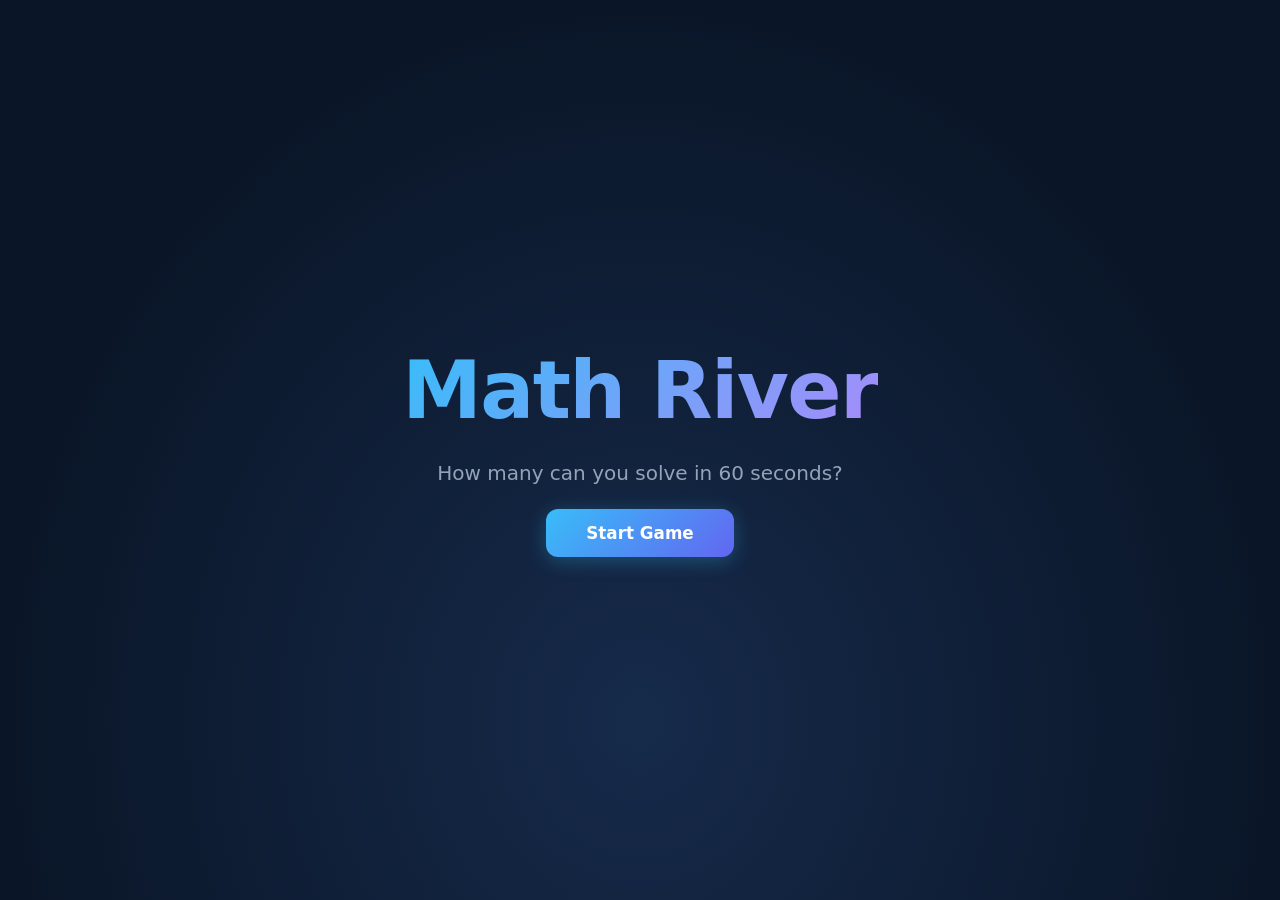
==== MathRiver/index.html @ 5c345527 "chore: initialize Math River game" ====
<!DOCTYPE html>
<html lang="en">
<head>
  <meta charset="UTF-8">
  <meta name="viewport" content="width=device-width, initial-scale=1.0">
  <meta name="description" content="Math River — A fast-paced browser math game. Click floating numbers to solve equations before time runs out!">
  <title>Math River — Solve Equations, Beat the Clock</title>
  <link rel="stylesheet" href="style.css">
</head>
<body>

  <!-- ===== Start Screen ===== -->
  <div id="start-screen" class="screen active">
    <h1 class="game-title">Math River</h1>
    <p class="tagline">How many can you solve in 60 seconds?</p>
    <button id="start-btn" class="btn btn-primary">Start Game</button>
  </div>

  <!-- ===== Game Screen ===== -->
  <div id="game-screen" class="screen">

    <!-- HUD (heads-up display) -->
    <header id="hud">
      <div class="hud-item">
        <span class="hud-label">Score</span>
        <span id="score-display" class="hud-value">0</span>
      </div>
      <div class="hud-item">
        <span class="hud-label">Time</span>
        <span id="timer-display" class="hud-value">60</span>
      </div>
      <div class="hud-item">
        <span class="hud-label">Combo</span>
        <span id="combo-display" class="hud-value">0</span>
      </div>
    </header>

    <!-- Target equation -->
    <div id="equation-bar">
      <span id="equation-text">_ + _ = ?</span>
    </div>

    <!-- River / game area where numbers float -->
    <div id="river">
      <!-- Floating number elements are injected here by script.js -->
    </div>

  </div>

  <!-- ===== Game Over Screen ===== -->
  <div id="gameover-screen" class="screen">
    <h2 class="gameover-title">Game Over</h2>
    <div id="final-stats">
      <p>Score: <span id="final-score">0</span></p>
      <p>Solved: <span id="final-solved">0</span></p>
      <p>Accuracy: <span id="final-accuracy">0%</span></p>
      <p>Best Combo: <span id="final-combo">0</span></p>
    </div>
    <button id="play-again-btn" class="btn btn-primary">Play Again</button>
    <button id="menu-btn" class="btn btn-secondary">Main Menu</button>
  </div>

  <script src="script.js"></script>
</body>
</html>
---- MathRiver/style.css ----
/* ========================================================
   Math River — Base Styles (Commit 1: Project Setup)
   ======================================================== */

/* ---------- CSS Custom Properties (Design Tokens) ---------- */
:root {
  /* Color palette */
  --color-bg:         #0a1628;
  --color-surface:    #111d33;
  --color-river:      #0d2847;
  --color-primary:    #38bdf8;   /* sky-400 */
  --color-accent:     #a78bfa;   /* violet-400 */
  --color-success:    #34d399;   /* emerald-400 */
  --color-danger:     #f87171;   /* red-400 */
  --color-text:       #e2e8f0;
  --color-text-muted: #94a3b8;

  /* Typography */
  --font-main:  'Inter', 'Segoe UI', system-ui, sans-serif;
  --font-mono:  'Fira Code', 'Cascadia Code', monospace;

  /* Spacing & Sizing */
  --hud-height: 56px;
  --equation-height: 72px;

  /* Transitions */
  --ease-out-expo: cubic-bezier(0.16, 1, 0.3, 1);
}

/* ---------- Reset & Base ---------- */
*, *::before, *::after {
  box-sizing: border-box;
  margin: 0;
  padding: 0;
}

html, body {
  height: 100%;
  overflow: hidden;
  font-family: var(--font-main);
  background: var(--color-bg);
  color: var(--color-text);
  -webkit-font-smoothing: antialiased;
}

/* ---------- Screen Management ---------- */
.screen {
  display: none;
  flex-direction: column;
  align-items: center;
  justify-content: center;
  height: 100%;
  width: 100%;
  position: absolute;
  top: 0;
  left: 0;
}

.screen.active {
  display: flex;
}

/* ---------- Start Screen ---------- */
#start-screen {
  gap: 24px;
  background: radial-gradient(ellipse at 50% 80%, #162a4a 0%, var(--color-bg) 70%);
}

.game-title {
  font-size: clamp(2.5rem, 8vw, 5rem);
  font-weight: 800;
  letter-spacing: -0.02em;
  background: linear-gradient(135deg, var(--color-primary), var(--color-accent));
  -webkit-background-clip: text;
  background-clip: text;
  -webkit-text-fill-color: transparent;
  text-shadow: none;
}

.tagline {
  font-size: clamp(1rem, 2.5vw, 1.25rem);
  color: var(--color-text-muted);
}

/* ---------- Buttons ---------- */
.btn {
  font-family: var(--font-main);
  font-size: 1.05rem;
  font-weight: 600;
  padding: 14px 40px;
  border: none;
  border-radius: 12px;
  cursor: pointer;
  transition: transform 0.15s var(--ease-out-expo),
              box-shadow 0.15s var(--ease-out-expo);
  outline-offset: 3px;
}

.btn:focus-visible {
  outline: 2px solid var(--color-primary);
}

.btn:active {
  transform: scale(0.97);
}

.btn-primary {
  background: linear-gradient(135deg, var(--color-primary), #6366f1);
  color: #fff;
  box-shadow: 0 4px 20px rgba(56, 189, 248, 0.3);
}

.btn-primary:hover {
  box-shadow: 0 6px 28px rgba(56, 189, 248, 0.45);
  transform: translateY(-2px);
}

.btn-secondary {
  background: var(--color-surface);
  color: var(--color-text-muted);
  border: 1px solid rgba(255, 255, 255, 0.08);
}

.btn-secondary:hover {
  background: #1a2944;
  color: var(--color-text);
}

/* ---------- HUD ---------- */
#hud {
  display: flex;
  justify-content: space-around;
  align-items: center;
  width: 100%;
  height: var(--hud-height);
  padding: 0 16px;
  background: rgba(10, 22, 40, 0.85);
  backdrop-filter: blur(8px);
  border-bottom: 1px solid rgba(255, 255, 255, 0.06);
}

.hud-item {
  display: flex;
  flex-direction: column;
  align-items: center;
  gap: 2px;
}

.hud-label {
  font-size: 0.7rem;
  text-transform: uppercase;
  letter-spacing: 0.08em;
  color: var(--color-text-muted);
}

.hud-value {
  font-size: 1.25rem;
  font-weight: 700;
  font-variant-numeric: tabular-nums;
}

/* ---------- Equation Bar ---------- */
#equation-bar {
  display: flex;
  justify-content: center;
  align-items: center;
  width: 100%;
  height: var(--equation-height);
  background: var(--color-surface);
  border-bottom: 1px solid rgba(255, 255, 255, 0.06);
}

#equation-text {
  font-size: clamp(1.5rem, 5vw, 2.25rem);
  font-weight: 700;
  letter-spacing: 0.04em;
  color: var(--color-primary);
}

/* ---------- River (Game Area) ---------- */
#river {
  position: relative;
  flex: 1;
  width: 100%;
  overflow: hidden;
  background: linear-gradient(180deg, var(--color-river) 0%, #081a30 100%);
}

/* ---------- Game Over Screen ---------- */
#gameover-screen {
  gap: 20px;
  background: rgba(10, 22, 40, 0.92);
  backdrop-filter: blur(12px);
}

.gameover-title {
  font-size: clamp(2rem, 6vw, 3rem);
  font-weight: 800;
  color: var(--color-danger);
}

#final-stats {
  display: flex;
  flex-direction: column;
  gap: 8px;
  font-size: 1.15rem;
  text-align: center;
}

#final-stats span {
  font-weight: 700;
  color: var(--color-primary);
}

/* ---------- Utility ---------- */
@media (max-width: 480px) {
  .btn {
    padding: 12px 32px;
    font-size: 0.95rem;
  }
}
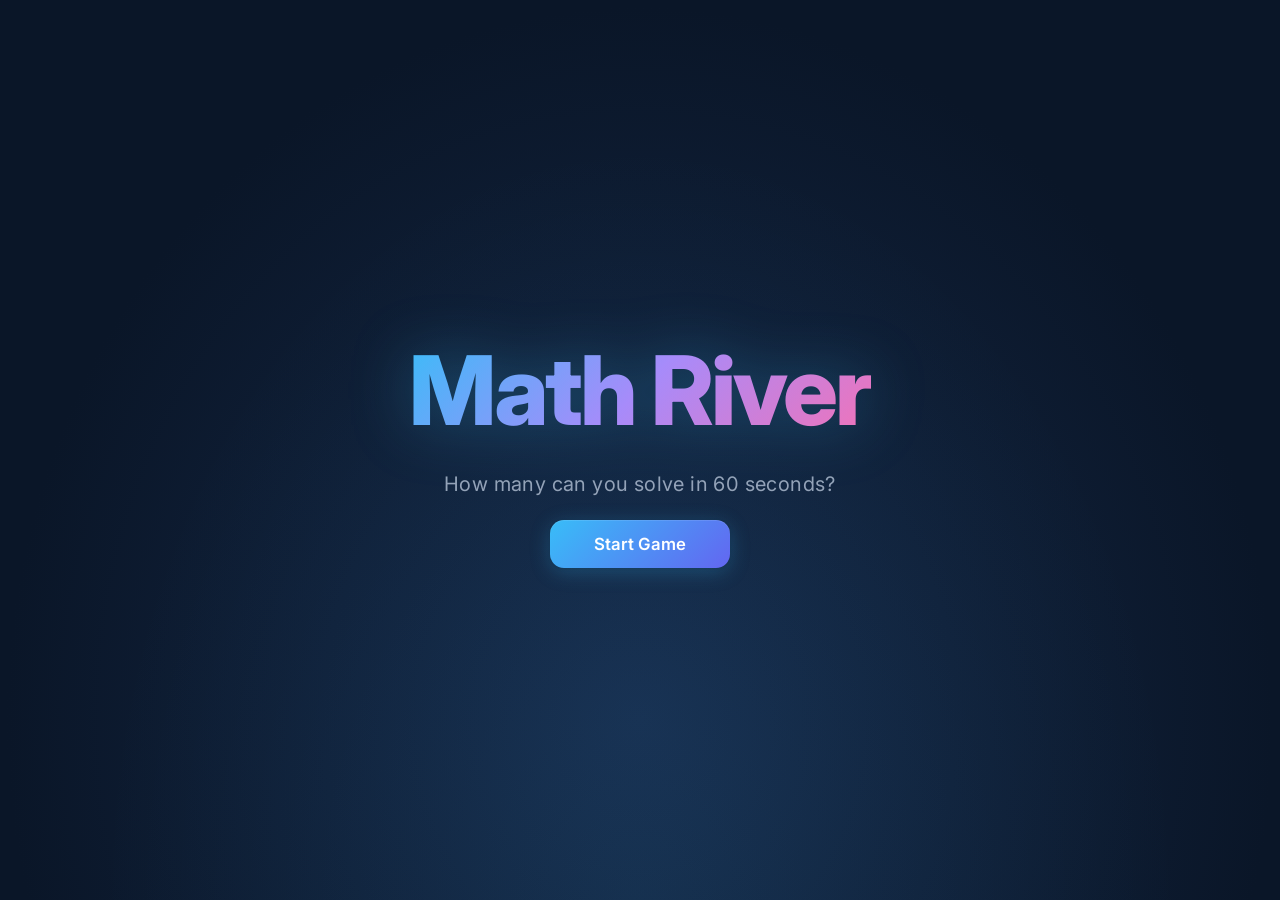
==== commit 89023780: "feat: add sound toggle and improve mobile support" ====
--- a/MathRiver/index.html
+++ b/MathRiver/index.html
@@ -2,8 +2,9 @@
 <html lang="en">
 <head>
   <meta charset="UTF-8">
-  <meta name="viewport" content="width=device-width, initial-scale=1.0">
+  <meta name="viewport" content="width=device-width, initial-scale=1.0, maximum-scale=1.0, user-scalable=no">
   <meta name="description" content="Math River — A fast-paced browser math game. Click floating numbers to solve equations before time runs out!">
+  <meta name="theme-color" content="#0a1628">
   <title>Math River — Solve Equations, Beat the Clock</title>
   <link rel="stylesheet" href="style.css">
 </head>
@@ -33,6 +34,7 @@
         <span class="hud-label">Combo</span>
         <span id="combo-display" class="hud-value">0</span>
       </div>
+      <button id="sound-toggle" class="hud-sound-btn" aria-label="Toggle sound" title="Toggle sound">🔊</button>
     </header>
 
     <!-- Target equation -->
--- a/MathRiver/style.css
+++ b/MathRiver/style.css
@@ -1,33 +1,34 @@
 /* ========================================================
-   Math River — Base Styles (Commit 1: Project Setup)
+   Math River — Complete Stylesheet
    ======================================================== */
 
-/* ---------- CSS Custom Properties (Design Tokens) ---------- */
+/* ---------- Google Font ---------- */
+@import url('https://fonts.googleapis.com/css2?family=Inter:wght@400;600;700;800&display=swap');
+
+/* ---------- CSS Custom Properties ---------- */
 :root {
-  /* Color palette */
   --color-bg:         #0a1628;
   --color-surface:    #111d33;
   --color-river:      #0d2847;
-  --color-primary:    #38bdf8;   /* sky-400 */
-  --color-accent:     #a78bfa;   /* violet-400 */
-  --color-success:    #34d399;   /* emerald-400 */
-  --color-danger:     #f87171;   /* red-400 */
+  --color-primary:    #38bdf8;
+  --color-accent:     #a78bfa;
+  --color-success:    #34d399;
+  --color-danger:     #f87171;
+  --color-warning:    #fbbf24;
   --color-text:       #e2e8f0;
   --color-text-muted: #94a3b8;
 
-  /* Typography */
-  --font-main:  'Inter', 'Segoe UI', system-ui, sans-serif;
-  --font-mono:  'Fira Code', 'Cascadia Code', monospace;
-
-  /* Spacing & Sizing */
+  --font-main: 'Inter', 'Segoe UI', system-ui, sans-serif;
+
   --hud-height: 56px;
   --equation-height: 72px;
-
-  /* Transitions */
+  --floater-size: 56px;
+
   --ease-out-expo: cubic-bezier(0.16, 1, 0.3, 1);
-}
-
-/* ---------- Reset & Base ---------- */
+  --ease-spring:   cubic-bezier(0.34, 1.56, 0.64, 1);
+}
+
+/* ---------- Reset ---------- */
 *, *::before, *::after {
   box-sizing: border-box;
   margin: 0;
@@ -41,6 +42,8 @@
   background: var(--color-bg);
   color: var(--color-text);
   -webkit-font-smoothing: antialiased;
+  user-select: none;
+  -webkit-user-select: none;
 }
 
 /* ---------- Screen Management ---------- */
@@ -58,28 +61,45 @@
 
 .screen.active {
   display: flex;
-}
-
-/* ---------- Start Screen ---------- */
+  animation: fadeIn 0.4s var(--ease-out-expo);
+}
+
+@keyframes fadeIn {
+  from { opacity: 0; transform: scale(0.97); }
+  to   { opacity: 1; transform: scale(1); }
+}
+
+/* =============================================
+   START SCREEN
+   ============================================= */
 #start-screen {
   gap: 24px;
-  background: radial-gradient(ellipse at 50% 80%, #162a4a 0%, var(--color-bg) 70%);
+  background:
+    radial-gradient(ellipse at 50% 100%, rgba(56, 189, 248, 0.08) 0%, transparent 60%),
+    radial-gradient(ellipse at 50% 80%, #162a4a 0%, var(--color-bg) 70%);
 }
 
 .game-title {
-  font-size: clamp(2.5rem, 8vw, 5rem);
+  font-size: clamp(3rem, 10vw, 6rem);
   font-weight: 800;
-  letter-spacing: -0.02em;
-  background: linear-gradient(135deg, var(--color-primary), var(--color-accent));
+  letter-spacing: -0.03em;
+  background: linear-gradient(135deg, var(--color-primary) 0%, var(--color-accent) 50%, #f472b6 100%);
   -webkit-background-clip: text;
   background-clip: text;
   -webkit-text-fill-color: transparent;
-  text-shadow: none;
+  animation: titlePulse 3s ease-in-out infinite alternate;
+  filter: drop-shadow(0 0 30px rgba(56, 189, 248, 0.3));
+}
+
+@keyframes titlePulse {
+  0%   { filter: drop-shadow(0 0 20px rgba(56, 189, 248, 0.2)); }
+  100% { filter: drop-shadow(0 0 40px rgba(167, 139, 250, 0.35)); }
 }
 
 .tagline {
   font-size: clamp(1rem, 2.5vw, 1.25rem);
   color: var(--color-text-muted);
+  letter-spacing: 0.02em;
 }
 
 /* ---------- Buttons ---------- */
@@ -87,13 +107,29 @@
   font-family: var(--font-main);
   font-size: 1.05rem;
   font-weight: 600;
-  padding: 14px 40px;
+  padding: 14px 44px;
   border: none;
-  border-radius: 12px;
+  border-radius: 14px;
   cursor: pointer;
-  transition: transform 0.15s var(--ease-out-expo),
-              box-shadow 0.15s var(--ease-out-expo);
+  transition:
+    transform 0.2s var(--ease-spring),
+    box-shadow 0.2s var(--ease-out-expo),
+    background 0.2s;
   outline-offset: 3px;
+  position: relative;
+  overflow: hidden;
+}
+
+.btn::after {
+  content: '';
+  position: absolute;
+  inset: 0;
+  background: rgba(255, 255, 255, 0);
+  transition: background 0.2s;
+}
+
+.btn:hover::after {
+  background: rgba(255, 255, 255, 0.05);
 }
 
 .btn:focus-visible {
@@ -101,17 +137,23 @@
 }
 
 .btn:active {
-  transform: scale(0.97);
+  transform: scale(0.95);
 }
 
 .btn-primary {
   background: linear-gradient(135deg, var(--color-primary), #6366f1);
   color: #fff;
-  box-shadow: 0 4px 20px rgba(56, 189, 248, 0.3);
+  box-shadow:
+    0 4px 20px rgba(56, 189, 248, 0.25),
+    0 1px 3px rgba(0, 0, 0, 0.2),
+    inset 0 1px 0 rgba(255, 255, 255, 0.1);
 }
 
 .btn-primary:hover {
-  box-shadow: 0 6px 28px rgba(56, 189, 248, 0.45);
+  box-shadow:
+    0 8px 32px rgba(56, 189, 248, 0.4),
+    0 2px 6px rgba(0, 0, 0, 0.2),
+    inset 0 1px 0 rgba(255, 255, 255, 0.15);
   transform: translateY(-2px);
 }
 
@@ -124,9 +166,12 @@
 .btn-secondary:hover {
   background: #1a2944;
   color: var(--color-text);
-}
-
-/* ---------- HUD ---------- */
+  transform: translateY(-1px);
+}
+
+/* =============================================
+   HUD (Heads-Up Display)
+   ============================================= */
 #hud {
   display: flex;
   justify-content: space-around;
@@ -134,9 +179,11 @@
   width: 100%;
   height: var(--hud-height);
   padding: 0 16px;
-  background: rgba(10, 22, 40, 0.85);
-  backdrop-filter: blur(8px);
-  border-bottom: 1px solid rgba(255, 255, 255, 0.06);
+  background: rgba(10, 22, 40, 0.88);
+  backdrop-filter: blur(12px);
+  -webkit-backdrop-filter: blur(12px);
+  border-bottom: 1px solid rgba(56, 189, 248, 0.1);
+  z-index: 10;
 }
 
 .hud-item {
@@ -147,64 +194,302 @@
 }
 
 .hud-label {
-  font-size: 0.7rem;
+  font-size: 0.65rem;
   text-transform: uppercase;
-  letter-spacing: 0.08em;
+  letter-spacing: 0.1em;
   color: var(--color-text-muted);
 }
 
 .hud-value {
-  font-size: 1.25rem;
+  font-size: 1.3rem;
   font-weight: 700;
   font-variant-numeric: tabular-nums;
-}
-
-/* ---------- Equation Bar ---------- */
+  color: var(--color-text);
+  transition: color 0.3s, transform 0.2s var(--ease-spring);
+}
+
+.hud-sound-btn {
+  background: none;
+  border: none;
+  font-size: 1.2rem;
+  cursor: pointer;
+  padding: 6px;
+  border-radius: 8px;
+  transition: background 0.2s, transform 0.15s var(--ease-spring);
+  line-height: 1;
+  -webkit-tap-highlight-color: transparent;
+}
+
+.hud-sound-btn:hover {
+  background: rgba(255, 255, 255, 0.08);
+  transform: scale(1.1);
+}
+
+.hud-sound-btn:focus-visible {
+  outline: 2px solid var(--color-primary);
+  outline-offset: 2px;
+}
+
+.timer-low {
+  color: var(--color-danger) !important;
+  animation: timerFlash 0.5s ease-in-out infinite alternate;
+}
+
+@keyframes timerFlash {
+  from { opacity: 1; }
+  to   { opacity: 0.4; }
+}
+
+/* =============================================
+   EQUATION BAR
+   ============================================= */
 #equation-bar {
   display: flex;
   justify-content: center;
   align-items: center;
   width: 100%;
   height: var(--equation-height);
-  background: var(--color-surface);
-  border-bottom: 1px solid rgba(255, 255, 255, 0.06);
+  background: linear-gradient(180deg, var(--color-surface) 0%, rgba(17, 29, 51, 0.9) 100%);
+  border-bottom: 1px solid rgba(56, 189, 248, 0.08);
+  z-index: 10;
 }
 
 #equation-text {
-  font-size: clamp(1.5rem, 5vw, 2.25rem);
-  font-weight: 700;
-  letter-spacing: 0.04em;
-  color: var(--color-primary);
-}
-
-/* ---------- River (Game Area) ---------- */
+  font-size: clamp(1.6rem, 5vw, 2.5rem);
+  font-weight: 800;
+  letter-spacing: 0.06em;
+  background: linear-gradient(135deg, var(--color-primary), #a78bfa);
+  -webkit-background-clip: text;
+  background-clip: text;
+  -webkit-text-fill-color: transparent;
+  filter: drop-shadow(0 0 12px rgba(56, 189, 248, 0.3));
+}
+
+/* =============================================
+   RIVER (Game Area)
+   ============================================= */
 #river {
   position: relative;
   flex: 1;
   width: 100%;
   overflow: hidden;
-  background: linear-gradient(180deg, var(--color-river) 0%, #081a30 100%);
-}
-
-/* ---------- Game Over Screen ---------- */
+  background:
+    radial-gradient(ellipse at 30% 40%, rgba(56, 189, 248, 0.04) 0%, transparent 50%),
+    radial-gradient(ellipse at 70% 70%, rgba(167, 139, 250, 0.04) 0%, transparent 50%),
+    linear-gradient(180deg, var(--color-river) 0%, #060f1e 100%);
+}
+
+/* Animated wave overlay */
+#river::before,
+#river::after {
+  content: '';
+  position: absolute;
+  left: -50%;
+  width: 200%;
+  height: 100%;
+  pointer-events: none;
+  z-index: 0;
+}
+
+#river::before {
+  background: repeating-linear-gradient(
+    90deg,
+    transparent,
+    transparent 80px,
+    rgba(56, 189, 248, 0.03) 80px,
+    rgba(56, 189, 248, 0.03) 82px
+  );
+  animation: waveShift 8s linear infinite;
+}
+
+#river::after {
+  background: repeating-linear-gradient(
+    120deg,
+    transparent,
+    transparent 120px,
+    rgba(167, 139, 250, 0.02) 120px,
+    rgba(167, 139, 250, 0.02) 122px
+  );
+  animation: waveShift 12s linear infinite reverse;
+}
+
+@keyframes waveShift {
+  from { transform: translateX(0); }
+  to   { transform: translateX(80px); }
+}
+
+/* =============================================
+   FLOATING NUMBER BUBBLES
+   ============================================= */
+.floater {
+  position: absolute;
+  width: var(--floater-size);
+  height: var(--floater-size);
+  display: flex;
+  align-items: center;
+  justify-content: center;
+  font-family: var(--font-main);
+  font-size: 1.15rem;
+  font-weight: 700;
+  color: #fff;
+  border: none;
+  border-radius: 50%;
+  cursor: pointer;
+  z-index: 5;
+  background: linear-gradient(145deg, rgba(56, 189, 248, 0.2), rgba(99, 102, 241, 0.25));
+  backdrop-filter: blur(6px);
+  -webkit-backdrop-filter: blur(6px);
+  box-shadow:
+    0 0 0 1px rgba(56, 189, 248, 0.25),
+    0 4px 16px rgba(0, 0, 0, 0.3),
+    inset 0 1px 0 rgba(255, 255, 255, 0.12);
+  transition:
+    transform 0.3s var(--ease-spring),
+    opacity 0.3s var(--ease-out-expo),
+    box-shadow 0.2s,
+    background 0.2s;
+  outline: none;
+  -webkit-tap-highlight-color: transparent;
+}
+
+.floater:hover {
+  transform: scale(1.12);
+  box-shadow:
+    0 0 0 2px rgba(56, 189, 248, 0.4),
+    0 6px 24px rgba(56, 189, 248, 0.2),
+    inset 0 1px 0 rgba(255, 255, 255, 0.15);
+}
+
+.floater:focus-visible {
+  outline: 2px solid var(--color-primary);
+  outline-offset: 3px;
+}
+
+/* Selected state */
+.floater-selected {
+  background: linear-gradient(145deg, rgba(56, 189, 248, 0.5), rgba(99, 102, 241, 0.5)) !important;
+  box-shadow:
+    0 0 0 3px var(--color-primary),
+    0 0 20px rgba(56, 189, 248, 0.4),
+    0 6px 24px rgba(0, 0, 0, 0.3),
+    inset 0 1px 0 rgba(255, 255, 255, 0.2) !important;
+  transform: scale(1.15);
+}
+
+/* Correct answer animation */
+.floater-correct {
+  background: linear-gradient(145deg, rgba(52, 211, 153, 0.6), rgba(16, 185, 129, 0.5)) !important;
+  box-shadow:
+    0 0 0 3px var(--color-success),
+    0 0 30px rgba(52, 211, 153, 0.5) !important;
+  transform: scale(1.3) !important;
+  pointer-events: none;
+}
+
+/* Wrong answer shake */
+.floater-wrong {
+  animation: shake 0.4s ease-in-out;
+  box-shadow:
+    0 0 0 3px var(--color-danger),
+    0 0 20px rgba(248, 113, 113, 0.3) !important;
+}
+
+@keyframes shake {
+  0%, 100% { transform: translateX(0); }
+  20%      { transform: translateX(-8px) rotate(-3deg); }
+  40%      { transform: translateX(8px) rotate(3deg); }
+  60%      { transform: translateX(-6px) rotate(-2deg); }
+  80%      { transform: translateX(6px) rotate(2deg); }
+}
+
+/* =============================================
+   SCORE POPUP
+   ============================================= */
+.score-popup {
+  position: absolute;
+  font-size: 1.1rem;
+  font-weight: 800;
+  pointer-events: none;
+  z-index: 20;
+  transform: translateX(-50%);
+  animation: popupRise 0.7s var(--ease-out-expo) forwards;
+}
+
+.popup-positive {
+  color: var(--color-success);
+  text-shadow: 0 0 10px rgba(52, 211, 153, 0.5);
+}
+
+.popup-negative {
+  color: var(--color-danger);
+  text-shadow: 0 0 10px rgba(248, 113, 113, 0.5);
+}
+
+@keyframes popupRise {
+  0%   { opacity: 1; transform: translateX(-50%) translateY(0) scale(1); }
+  100% { opacity: 0; transform: translateX(-50%) translateY(-50px) scale(1.3); }
+}
+
+/* =============================================
+   PARTICLES
+   ============================================= */
+.particle {
+  position: absolute;
+  width: 6px;
+  height: 6px;
+  border-radius: 50%;
+  background: var(--color-success);
+  pointer-events: none;
+  z-index: 15;
+  animation: particleBurst 0.5s var(--ease-out-expo) forwards;
+  box-shadow: 0 0 6px rgba(52, 211, 153, 0.6);
+}
+
+@keyframes particleBurst {
+  0% {
+    opacity: 1;
+    transform: translate(0, 0) scale(1);
+  }
+  100% {
+    opacity: 0;
+    transform: translate(var(--tx), var(--ty)) scale(0);
+  }
+}
+
+/* =============================================
+   GAME OVER SCREEN
+   ============================================= */
 #gameover-screen {
-  gap: 20px;
-  background: rgba(10, 22, 40, 0.92);
-  backdrop-filter: blur(12px);
+  gap: 24px;
+  background: rgba(10, 22, 40, 0.94);
+  backdrop-filter: blur(16px);
+  -webkit-backdrop-filter: blur(16px);
 }
 
 .gameover-title {
-  font-size: clamp(2rem, 6vw, 3rem);
+  font-size: clamp(2.2rem, 7vw, 3.5rem);
   font-weight: 800;
-  color: var(--color-danger);
+  background: linear-gradient(135deg, var(--color-danger), #fb923c);
+  -webkit-background-clip: text;
+  background-clip: text;
+  -webkit-text-fill-color: transparent;
+  filter: drop-shadow(0 0 20px rgba(248, 113, 113, 0.3));
 }
 
 #final-stats {
   display: flex;
   flex-direction: column;
-  gap: 8px;
+  gap: 10px;
   font-size: 1.15rem;
   text-align: center;
+  padding: 20px 32px;
+  background: rgba(255, 255, 255, 0.03);
+  border-radius: 16px;
+  border: 1px solid rgba(255, 255, 255, 0.06);
+}
+
+#final-stats p {
+  color: var(--color-text-muted);
 }
 
 #final-stats span {
@@ -212,10 +497,60 @@
   color: var(--color-primary);
 }
 
-/* ---------- Utility ---------- */
-@media (max-width: 480px) {
+#gameover-screen .btn + .btn {
+  margin-top: 4px;
+}
+
+/* =============================================
+   RESPONSIVE
+   ============================================= */
+@media (max-width: 600px) {
+  :root {
+    --floater-size: 50px;
+    --hud-height: 48px;
+    --equation-height: 60px;
+  }
+
   .btn {
     padding: 12px 32px;
     font-size: 0.95rem;
   }
-}
+
+  .hud-value {
+    font-size: 1.1rem;
+  }
+
+  .floater {
+    font-size: 1rem;
+  }
+
+  #final-stats {
+    font-size: 1rem;
+    padding: 16px 24px;
+  }
+}
+
+@media (max-width: 400px) {
+  :root {
+    --floater-size: 46px;
+  }
+
+  .game-title {
+    font-size: 2.5rem;
+  }
+
+  .floater {
+    font-size: 0.9rem;
+  }
+}
+
+/* Touch devices — larger tap targets */
+@media (pointer: coarse) {
+  :root {
+    --floater-size: 58px;
+  }
+
+  .floater {
+    font-size: 1.15rem;
+  }
+}
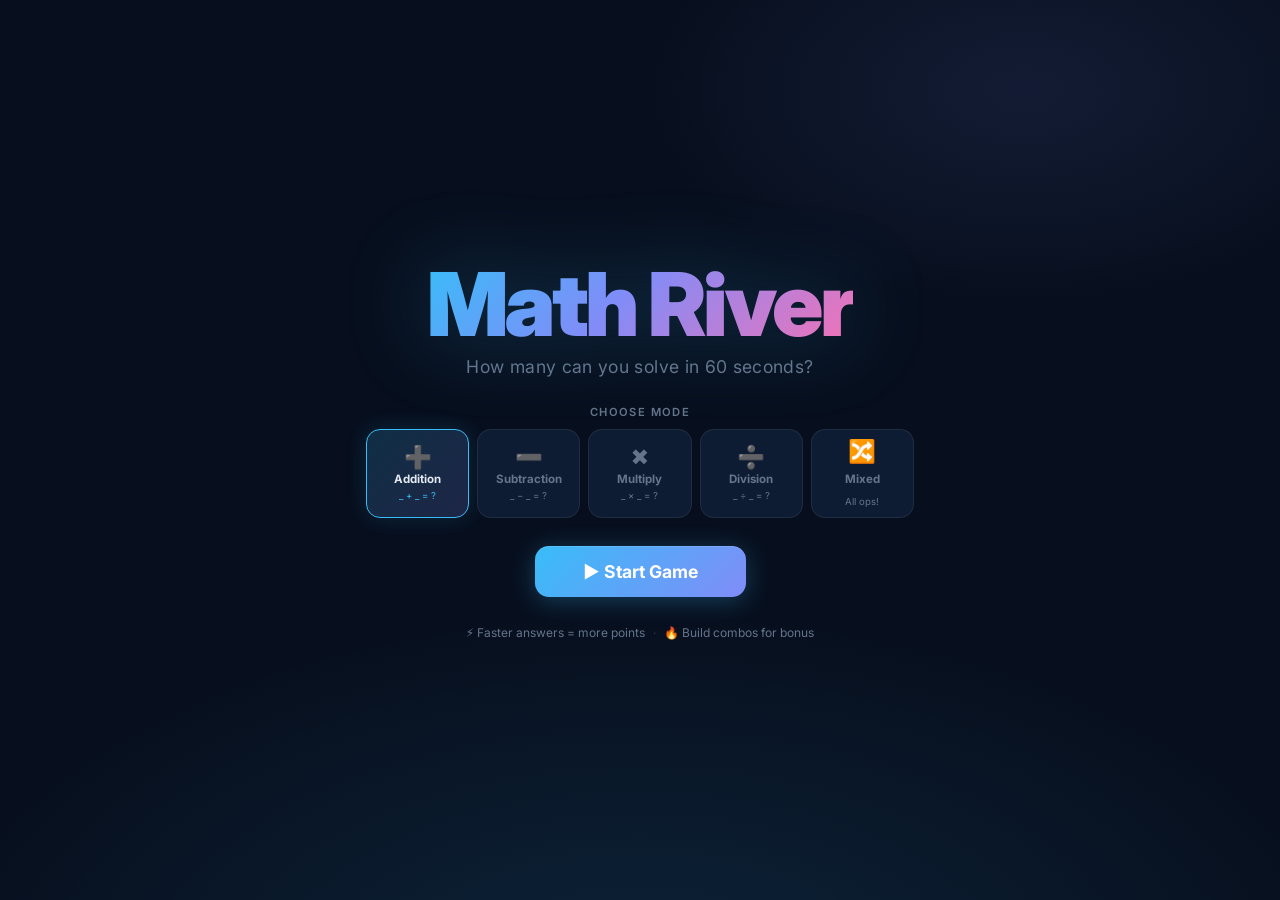
==== commit 2c86df62: "feat: add 5 game modes, speed bonus scoring, more floaters, UI overhaul" ====
--- a/MathRiver/index.html
+++ b/MathRiver/index.html
@@ -12,54 +12,132 @@
 
   <!-- ===== Start Screen ===== -->
   <div id="start-screen" class="screen active">
-    <h1 class="game-title">Math River</h1>
-    <p class="tagline">How many can you solve in 60 seconds?</p>
-    <button id="start-btn" class="btn btn-primary">Start Game</button>
+    <div class="start-inner">
+      <div class="title-block">
+        <h1 class="game-title">Math River</h1>
+        <p class="tagline">How many can you solve in 60 seconds?</p>
+      </div>
+
+      <!-- Mode Selector -->
+      <div class="mode-section">
+        <p class="mode-label">Choose Mode</p>
+        <div class="mode-grid" id="mode-grid" role="group" aria-label="Game mode selector">
+          <button class="mode-card active" data-mode="addition"       aria-pressed="true">
+            <span class="mode-icon">➕</span>
+            <span class="mode-name">Addition</span>
+            <span class="mode-example">_ + _ = ?</span>
+          </button>
+          <button class="mode-card" data-mode="subtraction"  aria-pressed="false">
+            <span class="mode-icon">➖</span>
+            <span class="mode-name">Subtraction</span>
+            <span class="mode-example">_ − _ = ?</span>
+          </button>
+          <button class="mode-card" data-mode="multiplication" aria-pressed="false">
+            <span class="mode-icon">✖️</span>
+            <span class="mode-name">Multiply</span>
+            <span class="mode-example">_ × _ = ?</span>
+          </button>
+          <button class="mode-card" data-mode="division"    aria-pressed="false">
+            <span class="mode-icon">➗</span>
+            <span class="mode-name">Division</span>
+            <span class="mode-example">_ ÷ _ = ?</span>
+          </button>
+          <button class="mode-card mode-card--mixed" data-mode="mixed" aria-pressed="false">
+            <span class="mode-icon">🔀</span>
+            <span class="mode-name">Mixed</span>
+            <span class="mode-example">All ops!</span>
+          </button>
+        </div>
+      </div>
+
+      <button id="start-btn" class="btn btn-primary btn-large">▶ Start Game</button>
+
+      <div class="tips">
+        <span class="tip-item">⚡ Faster answers = more points</span>
+        <span class="tip-sep">·</span>
+        <span class="tip-item">🔥 Build combos for bonus</span>
+      </div>
+    </div>
   </div>
 
   <!-- ===== Game Screen ===== -->
   <div id="game-screen" class="screen">
 
-    <!-- HUD (heads-up display) -->
+    <!-- HUD -->
     <header id="hud">
-      <div class="hud-item">
+      <div class="hud-item" id="hud-score">
         <span class="hud-label">Score</span>
         <span id="score-display" class="hud-value">0</span>
       </div>
-      <div class="hud-item">
-        <span class="hud-label">Time</span>
-        <span id="timer-display" class="hud-value">60</span>
+
+      <div class="hud-center">
+        <div class="hud-item">
+          <span class="hud-label">Time</span>
+          <span id="timer-display" class="hud-value">60</span>
+        </div>
+        <div id="speed-bar-wrap" title="Speed bonus bar — answer fast!">
+          <div id="speed-bar"></div>
+        </div>
       </div>
-      <div class="hud-item">
+
+      <div class="hud-item" id="hud-combo">
         <span class="hud-label">Combo</span>
-        <span id="combo-display" class="hud-value">0</span>
+        <span id="combo-display" class="hud-value">×0</span>
       </div>
       <button id="sound-toggle" class="hud-sound-btn" aria-label="Toggle sound" title="Toggle sound">🔊</button>
     </header>
 
     <!-- Target equation -->
     <div id="equation-bar">
-      <span id="equation-text">_ + _ = ?</span>
+      <div id="equation-wrap">
+        <span id="mode-badge"></span>
+        <span id="equation-text">_ + _ = ?</span>
+      </div>
     </div>
 
-    <!-- River / game area where numbers float -->
-    <div id="river">
-      <!-- Floating number elements are injected here by script.js -->
+    <!-- Speed bonus flash -->
+    <div id="speed-bonus-toast" class="speed-toast" aria-live="polite"></div>
+
+    <!-- River -->
+    <div id="river" role="application" aria-label="Math River game area">
+      <!-- Floating number buttons injected by script.js -->
     </div>
 
   </div>
 
   <!-- ===== Game Over Screen ===== -->
   <div id="gameover-screen" class="screen">
-    <h2 class="gameover-title">Game Over</h2>
-    <div id="final-stats">
-      <p>Score: <span id="final-score">0</span></p>
-      <p>Solved: <span id="final-solved">0</span></p>
-      <p>Accuracy: <span id="final-accuracy">0%</span></p>
-      <p>Best Combo: <span id="final-combo">0</span></p>
+    <div class="gameover-inner">
+      <h2 class="gameover-title">Game Over!</h2>
+
+      <div id="final-stats">
+        <div class="stat-row">
+          <span class="stat-label">🏆 Score</span>
+          <span id="final-score" class="stat-value highlight">0</span>
+        </div>
+        <div class="stat-row">
+          <span class="stat-label">✅ Solved</span>
+          <span id="final-solved" class="stat-value">0</span>
+        </div>
+        <div class="stat-row">
+          <span class="stat-label">🎯 Accuracy</span>
+          <span id="final-accuracy" class="stat-value">0%</span>
+        </div>
+        <div class="stat-row">
+          <span class="stat-label">🔥 Best Combo</span>
+          <span id="final-combo" class="stat-value">0</span>
+        </div>
+        <div class="stat-row">
+          <span class="stat-label">⚡ Best Speed Bonus</span>
+          <span id="final-speed" class="stat-value">+0</span>
+        </div>
+      </div>
+
+      <div id="gameover-actions">
+        <button id="play-again-btn" class="btn btn-primary">▶ Play Again</button>
+        <button id="menu-btn" class="btn btn-secondary">🏠 Main Menu</button>
+      </div>
     </div>
-    <button id="play-again-btn" class="btn btn-primary">Play Again</button>
-    <button id="menu-btn" class="btn btn-secondary">Main Menu</button>
   </div>
 
   <script src="script.js"></script>
--- a/MathRiver/style.css
+++ b/MathRiver/style.css
@@ -1,556 +1,552 @@
 /* ========================================================
-   Math River — Complete Stylesheet
-   ======================================================== */
-
-/* ---------- Google Font ---------- */
-@import url('https://fonts.googleapis.com/css2?family=Inter:wght@400;600;700;800&display=swap');
-
-/* ---------- CSS Custom Properties ---------- */
+   Math River — Complete Stylesheet (v2)
+   ======================================================== */
+
+@import url('https://fonts.googleapis.com/css2?family=Inter:wght@400;500;600;700;800;900&display=swap');
+
+/* ─── Design Tokens ─────────────────────────────────────── */
 :root {
-  --color-bg:         #0a1628;
-  --color-surface:    #111d33;
-  --color-river:      #0d2847;
-  --color-primary:    #38bdf8;
-  --color-accent:     #a78bfa;
-  --color-success:    #34d399;
-  --color-danger:     #f87171;
-  --color-warning:    #fbbf24;
-  --color-text:       #e2e8f0;
-  --color-text-muted: #94a3b8;
-
-  --font-main: 'Inter', 'Segoe UI', system-ui, sans-serif;
-
-  --hud-height: 56px;
-  --equation-height: 72px;
-  --floater-size: 56px;
-
-  --ease-out-expo: cubic-bezier(0.16, 1, 0.3, 1);
-  --ease-spring:   cubic-bezier(0.34, 1.56, 0.64, 1);
-}
-
-/* ---------- Reset ---------- */
-*, *::before, *::after {
-  box-sizing: border-box;
-  margin: 0;
-  padding: 0;
-}
-
-html, body {
-  height: 100%;
-  overflow: hidden;
-  font-family: var(--font-main);
-  background: var(--color-bg);
-  color: var(--color-text);
-  -webkit-font-smoothing: antialiased;
-  user-select: none;
-  -webkit-user-select: none;
-}
-
-/* ---------- Screen Management ---------- */
+  --bg:           #070f1e;
+  --surface:      #0e1c33;
+  --surface2:     #142240;
+  --border:       rgba(255,255,255,0.07);
+  --primary:      #38bdf8;
+  --primary-glow: rgba(56,189,248,0.3);
+  --accent:       #818cf8;
+  --success:      #34d399;
+  --danger:       #f87171;
+  --warning:      #fbbf24;
+  --text:         #e2e8f0;
+  --muted:        #64748b;
+  --font:         'Inter', system-ui, sans-serif;
+
+  /* Sizing */
+  --hud-h:        54px;
+  --eq-h:         68px;
+  --bubble:       58px;
+
+  /* Easing */
+  --spring: cubic-bezier(0.34,1.56,0.64,1);
+  --expo:   cubic-bezier(0.16,1,0.3,1);
+}
+
+/* ─── Reset ─────────────────────────────────────────────── */
+*,*::before,*::after { box-sizing:border-box; margin:0; padding:0; }
+
+html,body {
+  height:100%; overflow:hidden;
+  font-family:var(--font);
+  background:var(--bg);
+  color:var(--text);
+  -webkit-font-smoothing:antialiased;
+  user-select:none; -webkit-user-select:none;
+}
+
+/* ─── Screen Management ─────────────────────────────────── */
 .screen {
-  display: none;
-  flex-direction: column;
-  align-items: center;
-  justify-content: center;
-  height: 100%;
-  width: 100%;
-  position: absolute;
-  top: 0;
-  left: 0;
-}
-
+  display:none; flex-direction:column;
+  align-items:center; justify-content:center;
+  height:100%; width:100%;
+  position:absolute; inset:0;
+}
 .screen.active {
-  display: flex;
-  animation: fadeIn 0.4s var(--ease-out-expo);
-}
-
-@keyframes fadeIn {
-  from { opacity: 0; transform: scale(0.97); }
-  to   { opacity: 1; transform: scale(1); }
-}
-
-/* =============================================
+  display:flex;
+  animation:fadeUp .4s var(--expo) both;
+}
+@keyframes fadeUp {
+  from { opacity:0; transform:translateY(16px); }
+  to   { opacity:1; transform:translateY(0); }
+}
+
+/* ========================================================
    START SCREEN
-   ============================================= */
+   ======================================================== */
 #start-screen {
-  gap: 24px;
   background:
-    radial-gradient(ellipse at 50% 100%, rgba(56, 189, 248, 0.08) 0%, transparent 60%),
-    radial-gradient(ellipse at 50% 80%, #162a4a 0%, var(--color-bg) 70%);
-}
+    radial-gradient(ellipse 80% 60% at 50% 110%, rgba(56,189,248,.12) 0%, transparent 70%),
+    radial-gradient(ellipse 50% 40% at 80% 10%, rgba(129,140,248,.1) 0%, transparent 60%),
+    var(--bg);
+}
+
+.start-inner {
+  display:flex; flex-direction:column;
+  align-items:center; gap:28px;
+  padding:24px 16px; width:100%; max-width:580px;
+}
+
+/* Title */
+.title-block { text-align:center; }
 
 .game-title {
-  font-size: clamp(3rem, 10vw, 6rem);
-  font-weight: 800;
-  letter-spacing: -0.03em;
-  background: linear-gradient(135deg, var(--color-primary) 0%, var(--color-accent) 50%, #f472b6 100%);
-  -webkit-background-clip: text;
-  background-clip: text;
-  -webkit-text-fill-color: transparent;
-  animation: titlePulse 3s ease-in-out infinite alternate;
-  filter: drop-shadow(0 0 30px rgba(56, 189, 248, 0.3));
-}
-
-@keyframes titlePulse {
-  0%   { filter: drop-shadow(0 0 20px rgba(56, 189, 248, 0.2)); }
-  100% { filter: drop-shadow(0 0 40px rgba(167, 139, 250, 0.35)); }
+  font-size: clamp(2.8rem, 8vw, 5.5rem);
+  font-weight:900; letter-spacing:-0.04em; line-height:1;
+  background: linear-gradient(135deg, #38bdf8 0%, #818cf8 45%, #f472b6 100%);
+  -webkit-background-clip:text; background-clip:text;
+  -webkit-text-fill-color:transparent;
+  filter: drop-shadow(0 0 40px rgba(56,189,248,.25));
+  animation: titleGlow 4s ease-in-out infinite alternate;
+}
+@keyframes titleGlow {
+  from { filter: drop-shadow(0 0 20px rgba(56,189,248,.15)); }
+  to   { filter: drop-shadow(0 0 50px rgba(167,139,250,.35)); }
 }
 
 .tagline {
-  font-size: clamp(1rem, 2.5vw, 1.25rem);
-  color: var(--color-text-muted);
-  letter-spacing: 0.02em;
-}
-
-/* ---------- Buttons ---------- */
+  margin-top:8px;
+  font-size: clamp(.9rem, 2.2vw, 1.1rem);
+  color:var(--muted); letter-spacing:.02em;
+}
+
+/* ─── Mode Selector ──────────────────────────────────────── */
+.mode-section { width:100%; }
+
+.mode-label {
+  font-size:.7rem; font-weight:600;
+  text-transform:uppercase; letter-spacing:.12em;
+  color:var(--muted); margin-bottom:10px;
+  text-align:center;
+}
+
+.mode-grid {
+  display:grid;
+  grid-template-columns: repeat(5, 1fr);
+  gap:8px;
+}
+
+.mode-card {
+  display:flex; flex-direction:column;
+  align-items:center; justify-content:center;
+  gap:4px; padding:12px 6px;
+  background:var(--surface); border:1px solid var(--border);
+  border-radius:14px; cursor:pointer;
+  transition: all .2s var(--expo);
+  font-family:var(--font); color:var(--muted);
+  outline:none;
+}
+.mode-card:hover {
+  background:var(--surface2);
+  border-color:rgba(56,189,248,.25);
+  color:var(--text);
+  transform:translateY(-2px);
+}
+.mode-card:focus-visible { outline:2px solid var(--primary); outline-offset:2px; }
+
+.mode-card.active {
+  background: linear-gradient(135deg, rgba(56,189,248,.18), rgba(129,140,248,.18));
+  border-color: var(--primary);
+  color:var(--text);
+  box-shadow: 0 0 20px rgba(56,189,248,.15);
+}
+
+.mode-icon  { font-size:1.4rem; line-height:1; }
+.mode-name  { font-size:.72rem; font-weight:700; }
+.mode-example {
+  font-size:.6rem; color:var(--muted);
+  font-variant-numeric:tabular-nums;
+}
+.mode-card.active .mode-example { color:var(--primary); }
+
+.mode-card--mixed {
+  grid-column: span 5;  /* full width row on small screens */
+  flex-direction:row; gap:10px; padding:10px 16px;
+}
+@media (min-width:420px) {
+  .mode-card--mixed { grid-column: span 1; flex-direction:column; }
+}
+
+/* ─── Buttons ────────────────────────────────────────────── */
 .btn {
-  font-family: var(--font-main);
-  font-size: 1.05rem;
-  font-weight: 600;
-  padding: 14px 44px;
-  border: none;
-  border-radius: 14px;
-  cursor: pointer;
+  font-family:var(--font); font-weight:700;
+  border:none; border-radius:14px; cursor:pointer;
+  transition: transform .2s var(--spring), box-shadow .2s var(--expo);
+  position:relative; overflow:hidden;
+  outline-offset:3px; padding:13px 36px; font-size:1rem;
+}
+.btn:focus-visible { outline:2px solid var(--primary); }
+.btn:active { transform:scale(.95) !important; }
+
+.btn-large { padding:15px 48px; font-size:1.1rem; }
+
+.btn-primary {
+  background:linear-gradient(135deg, var(--primary), var(--accent));
+  color:#fff;
+  box-shadow:0 4px 24px rgba(56,189,248,.28), inset 0 1px 0 rgba(255,255,255,.12);
+}
+.btn-primary:hover {
+  transform:translateY(-2px);
+  box-shadow:0 8px 36px rgba(56,189,248,.45), inset 0 1px 0 rgba(255,255,255,.18);
+}
+
+.btn-secondary {
+  background:var(--surface2); color:var(--muted);
+  border:1px solid var(--border);
+}
+.btn-secondary:hover { color:var(--text); background:var(--surface); transform:translateY(-1px); }
+
+/* Tips row */
+.tips {
+  display:flex; align-items:center; gap:8px;
+  font-size:.75rem; color:var(--muted);
+}
+.tip-sep { opacity:.4; }
+
+/* ========================================================
+   GAME SCREEN
+   ======================================================== */
+#game-screen { justify-content:flex-start; }
+
+/* ─── HUD ────────────────────────────────────────────────── */
+#hud {
+  display:flex; align-items:center;
+  justify-content:space-between;
+  width:100%; height:var(--hud-h);
+  padding:0 12px 0 16px;
+  background:rgba(7,15,30,.9);
+  backdrop-filter:blur(12px); -webkit-backdrop-filter:blur(12px);
+  border-bottom:1px solid var(--border);
+  z-index:20; flex-shrink:0;
+}
+
+.hud-item {
+  display:flex; flex-direction:column;
+  align-items:center; gap:1px; min-width:52px;
+}
+.hud-label {
+  font-size:.58rem; font-weight:600;
+  text-transform:uppercase; letter-spacing:.1em; color:var(--muted);
+}
+.hud-value {
+  font-size:1.25rem; font-weight:800;
+  font-variant-numeric:tabular-nums; color:var(--text);
+  transition:color .3s, transform .15s var(--spring);
+}
+
+/* Score bump animation */
+#hud-score.bump .hud-value {
+  animation:scoreBump .35s var(--spring);
+}
+@keyframes scoreBump {
+  0%   { transform:scale(1); color:var(--text); }
+  40%  { transform:scale(1.35); color:var(--success); }
+  100% { transform:scale(1); color:var(--text); }
+}
+
+/* Combo highlight */
+#hud-combo .hud-value { color:var(--warning); }
+#hud-combo.on-fire .hud-value {
+  animation:comboPulse .6s var(--spring) infinite alternate;
+}
+@keyframes comboPulse {
+  from { color:var(--warning); }
+  to   { color:#f97316; text-shadow:0 0 12px rgba(251,191,36,.5); }
+}
+
+.hud-center {
+  display:flex; flex-direction:column;
+  align-items:center; gap:4px;
+}
+
+/* Speed bar */
+#speed-bar-wrap {
+  width:80px; height:4px;
+  background:rgba(255,255,255,.08);
+  border-radius:4px; overflow:hidden;
+}
+#speed-bar {
+  height:100%; width:100%;
+  background:linear-gradient(90deg, var(--success), var(--warning));
+  border-radius:4px;
+  transition:width .1s linear, background .3s;
+  transform-origin:left;
+}
+
+/* Timer low */
+.timer-low { color:var(--danger) !important; animation:timerFlash .5s ease infinite alternate; }
+@keyframes timerFlash { from{opacity:1} to{opacity:.35} }
+
+/* Sound button */
+.hud-sound-btn {
+  background:none; border:none;
+  font-size:1.15rem; cursor:pointer; padding:6px 4px;
+  border-radius:8px; line-height:1;
+  transition:background .15s, transform .15s var(--spring);
+  -webkit-tap-highlight-color:transparent;
+}
+.hud-sound-btn:hover { background:rgba(255,255,255,.08); transform:scale(1.1); }
+.hud-sound-btn:focus-visible { outline:2px solid var(--primary); outline-offset:2px; }
+
+/* ─── Equation Bar ───────────────────────────────────────── */
+#equation-bar {
+  display:flex; justify-content:center; align-items:center;
+  width:100%; height:var(--eq-h);
+  background:linear-gradient(180deg, var(--surface) 0%, rgba(14,28,51,.85) 100%);
+  border-bottom:1px solid var(--border);
+  flex-shrink:0; z-index:10;
+}
+
+#equation-wrap {
+  display:flex; align-items:center; gap:10px;
+}
+
+#mode-badge {
+  font-size:.8rem; font-weight:700;
+  padding:3px 10px; border-radius:999px;
+  background:rgba(56,189,248,.15);
+  color:var(--primary); border:1px solid rgba(56,189,248,.25);
+  letter-spacing:.04em;
+}
+
+#equation-text {
+  font-size: clamp(1.6rem,5vw,2.4rem);
+  font-weight:900; letter-spacing:.05em;
+  background:linear-gradient(135deg, var(--primary) 0%, var(--accent) 100%);
+  -webkit-background-clip:text; background-clip:text;
+  -webkit-text-fill-color:transparent;
+  filter:drop-shadow(0 0 10px rgba(56,189,248,.25));
+}
+
+/* new-question pulse */
+#equation-text.eq-pop {
+  animation:eqPop .3s var(--spring);
+}
+@keyframes eqPop {
+  0%   { transform:scale(.85); opacity:.5; }
+  100% { transform:scale(1);   opacity:1; }
+}
+
+/* ─── Speed Bonus Toast ──────────────────────────────────── */
+.speed-toast {
+  position:absolute; top:calc(var(--hud-h) + var(--eq-h) + 8px);
+  left:50%; transform:translateX(-50%);
+  z-index:30; pointer-events:none;
+  font-size:.85rem; font-weight:700;
+  padding:5px 14px; border-radius:999px;
+  background:rgba(251,191,36,.15); border:1px solid rgba(251,191,36,.3);
+  color:var(--warning); opacity:0;
+  transition:opacity .2s;
+  white-space:nowrap;
+}
+.speed-toast.show {
+  opacity:1;
+  animation:toastPop .6s var(--expo) forwards;
+}
+@keyframes toastPop {
+  0%   { opacity:1; transform:translateX(-50%) translateY(0) scale(.9); }
+  80%  { opacity:1; transform:translateX(-50%) translateY(-6px) scale(1); }
+  100% { opacity:0; transform:translateX(-50%) translateY(-14px) scale(.95); }
+}
+
+/* ─── River ──────────────────────────────────────────────── */
+#river {
+  position:relative; flex:1; width:100%; overflow:hidden;
+  background:
+    radial-gradient(ellipse 60% 50% at 20% 30%, rgba(56,189,248,.04) 0%, transparent 60%),
+    radial-gradient(ellipse 50% 40% at 80% 70%, rgba(129,140,248,.05) 0%, transparent 60%),
+    linear-gradient(180deg, #0d2542 0%, #060e1d 100%);
+}
+
+/* Animated shimmer lines */
+#river::before {
+  content:''; position:absolute; inset:0; pointer-events:none; z-index:0;
+  background: repeating-linear-gradient(
+    95deg,
+    transparent, transparent 60px,
+    rgba(56,189,248,.025) 60px, rgba(56,189,248,.025) 61px
+  );
+  animation:riverShimmer 10s linear infinite;
+}
+#river::after {
+  content:''; position:absolute; inset:0; pointer-events:none; z-index:0;
+  background: repeating-linear-gradient(
+    130deg,
+    transparent, transparent 90px,
+    rgba(129,140,248,.02) 90px, rgba(129,140,248,.02) 91px
+  );
+  animation:riverShimmer 15s linear infinite reverse;
+}
+@keyframes riverShimmer {
+  from { background-position:0 0; }
+  to   { background-position:100px 0; }
+}
+
+/* ========================================================
+   FLOATING BUBBLES
+   ======================================================== */
+.floater {
+  position:absolute;
+  width:var(--bubble); height:var(--bubble);
+  display:flex; align-items:center; justify-content:center;
+  font-family:var(--font); font-size:1.1rem; font-weight:800;
+  color:#fff; border:none; border-radius:50%;
+  cursor:pointer; z-index:5;
+  background:linear-gradient(145deg, rgba(56,189,248,.22), rgba(129,140,248,.28));
+  backdrop-filter:blur(6px); -webkit-backdrop-filter:blur(6px);
+  box-shadow:
+    0 0 0 1px rgba(56,189,248,.22),
+    0 4px 18px rgba(0,0,0,.35),
+    inset 0 1px 0 rgba(255,255,255,.1);
   transition:
-    transform 0.2s var(--ease-spring),
-    box-shadow 0.2s var(--ease-out-expo),
-    background 0.2s;
-  outline-offset: 3px;
-  position: relative;
-  overflow: hidden;
-}
-
-.btn::after {
-  content: '';
-  position: absolute;
-  inset: 0;
-  background: rgba(255, 255, 255, 0);
-  transition: background 0.2s;
-}
-
-.btn:hover::after {
-  background: rgba(255, 255, 255, 0.05);
-}
-
-.btn:focus-visible {
-  outline: 2px solid var(--color-primary);
-}
-
-.btn:active {
-  transform: scale(0.95);
-}
-
-.btn-primary {
-  background: linear-gradient(135deg, var(--color-primary), #6366f1);
-  color: #fff;
+    transform .25s var(--spring),
+    opacity .3s var(--expo),
+    box-shadow .2s;
+  outline:none;
+  -webkit-tap-highlight-color:transparent;
+  /* Entrance */
+  transform:scale(0); opacity:0;
+}
+.floater.visible {
+  transform:scale(1); opacity:1;
+}
+
+.floater:hover {
+  transform:scale(1.14);
   box-shadow:
-    0 4px 20px rgba(56, 189, 248, 0.25),
-    0 1px 3px rgba(0, 0, 0, 0.2),
-    inset 0 1px 0 rgba(255, 255, 255, 0.1);
-}
-
-.btn-primary:hover {
+    0 0 0 2px rgba(56,189,248,.5),
+    0 6px 28px rgba(56,189,248,.25),
+    inset 0 1px 0 rgba(255,255,255,.14);
+}
+.floater:focus-visible { outline:2px solid var(--primary); outline-offset:3px; }
+
+/* Selected */
+.floater-selected {
+  background:linear-gradient(145deg, rgba(56,189,248,.55), rgba(129,140,248,.55)) !important;
   box-shadow:
-    0 8px 32px rgba(56, 189, 248, 0.4),
-    0 2px 6px rgba(0, 0, 0, 0.2),
-    inset 0 1px 0 rgba(255, 255, 255, 0.15);
-  transform: translateY(-2px);
-}
-
-.btn-secondary {
-  background: var(--color-surface);
-  color: var(--color-text-muted);
-  border: 1px solid rgba(255, 255, 255, 0.08);
-}
-
-.btn-secondary:hover {
-  background: #1a2944;
-  color: var(--color-text);
-  transform: translateY(-1px);
-}
-
-/* =============================================
-   HUD (Heads-Up Display)
-   ============================================= */
-#hud {
-  display: flex;
-  justify-content: space-around;
-  align-items: center;
-  width: 100%;
-  height: var(--hud-height);
-  padding: 0 16px;
-  background: rgba(10, 22, 40, 0.88);
-  backdrop-filter: blur(12px);
-  -webkit-backdrop-filter: blur(12px);
-  border-bottom: 1px solid rgba(56, 189, 248, 0.1);
-  z-index: 10;
-}
-
-.hud-item {
-  display: flex;
-  flex-direction: column;
-  align-items: center;
-  gap: 2px;
-}
-
-.hud-label {
-  font-size: 0.65rem;
-  text-transform: uppercase;
-  letter-spacing: 0.1em;
-  color: var(--color-text-muted);
-}
-
-.hud-value {
-  font-size: 1.3rem;
-  font-weight: 700;
-  font-variant-numeric: tabular-nums;
-  color: var(--color-text);
-  transition: color 0.3s, transform 0.2s var(--ease-spring);
-}
-
-.hud-sound-btn {
-  background: none;
-  border: none;
-  font-size: 1.2rem;
-  cursor: pointer;
-  padding: 6px;
-  border-radius: 8px;
-  transition: background 0.2s, transform 0.15s var(--ease-spring);
-  line-height: 1;
-  -webkit-tap-highlight-color: transparent;
-}
-
-.hud-sound-btn:hover {
-  background: rgba(255, 255, 255, 0.08);
-  transform: scale(1.1);
-}
-
-.hud-sound-btn:focus-visible {
-  outline: 2px solid var(--color-primary);
-  outline-offset: 2px;
-}
-
-.timer-low {
-  color: var(--color-danger) !important;
-  animation: timerFlash 0.5s ease-in-out infinite alternate;
-}
-
-@keyframes timerFlash {
-  from { opacity: 1; }
-  to   { opacity: 0.4; }
-}
-
-/* =============================================
-   EQUATION BAR
-   ============================================= */
-#equation-bar {
-  display: flex;
-  justify-content: center;
-  align-items: center;
-  width: 100%;
-  height: var(--equation-height);
-  background: linear-gradient(180deg, var(--color-surface) 0%, rgba(17, 29, 51, 0.9) 100%);
-  border-bottom: 1px solid rgba(56, 189, 248, 0.08);
-  z-index: 10;
-}
-
-#equation-text {
-  font-size: clamp(1.6rem, 5vw, 2.5rem);
-  font-weight: 800;
-  letter-spacing: 0.06em;
-  background: linear-gradient(135deg, var(--color-primary), #a78bfa);
-  -webkit-background-clip: text;
-  background-clip: text;
-  -webkit-text-fill-color: transparent;
-  filter: drop-shadow(0 0 12px rgba(56, 189, 248, 0.3));
-}
-
-/* =============================================
-   RIVER (Game Area)
-   ============================================= */
-#river {
-  position: relative;
-  flex: 1;
-  width: 100%;
-  overflow: hidden;
-  background:
-    radial-gradient(ellipse at 30% 40%, rgba(56, 189, 248, 0.04) 0%, transparent 50%),
-    radial-gradient(ellipse at 70% 70%, rgba(167, 139, 250, 0.04) 0%, transparent 50%),
-    linear-gradient(180deg, var(--color-river) 0%, #060f1e 100%);
-}
-
-/* Animated wave overlay */
-#river::before,
-#river::after {
-  content: '';
-  position: absolute;
-  left: -50%;
-  width: 200%;
-  height: 100%;
-  pointer-events: none;
-  z-index: 0;
-}
-
-#river::before {
-  background: repeating-linear-gradient(
-    90deg,
-    transparent,
-    transparent 80px,
-    rgba(56, 189, 248, 0.03) 80px,
-    rgba(56, 189, 248, 0.03) 82px
-  );
-  animation: waveShift 8s linear infinite;
-}
-
-#river::after {
-  background: repeating-linear-gradient(
-    120deg,
-    transparent,
-    transparent 120px,
-    rgba(167, 139, 250, 0.02) 120px,
-    rgba(167, 139, 250, 0.02) 122px
-  );
-  animation: waveShift 12s linear infinite reverse;
-}
-
-@keyframes waveShift {
-  from { transform: translateX(0); }
-  to   { transform: translateX(80px); }
-}
-
-/* =============================================
-   FLOATING NUMBER BUBBLES
-   ============================================= */
-.floater {
-  position: absolute;
-  width: var(--floater-size);
-  height: var(--floater-size);
-  display: flex;
-  align-items: center;
-  justify-content: center;
-  font-family: var(--font-main);
-  font-size: 1.15rem;
-  font-weight: 700;
-  color: #fff;
-  border: none;
-  border-radius: 50%;
-  cursor: pointer;
-  z-index: 5;
-  background: linear-gradient(145deg, rgba(56, 189, 248, 0.2), rgba(99, 102, 241, 0.25));
-  backdrop-filter: blur(6px);
-  -webkit-backdrop-filter: blur(6px);
-  box-shadow:
-    0 0 0 1px rgba(56, 189, 248, 0.25),
-    0 4px 16px rgba(0, 0, 0, 0.3),
-    inset 0 1px 0 rgba(255, 255, 255, 0.12);
-  transition:
-    transform 0.3s var(--ease-spring),
-    opacity 0.3s var(--ease-out-expo),
-    box-shadow 0.2s,
-    background 0.2s;
-  outline: none;
-  -webkit-tap-highlight-color: transparent;
-}
-
-.floater:hover {
-  transform: scale(1.12);
-  box-shadow:
-    0 0 0 2px rgba(56, 189, 248, 0.4),
-    0 6px 24px rgba(56, 189, 248, 0.2),
-    inset 0 1px 0 rgba(255, 255, 255, 0.15);
-}
-
-.floater:focus-visible {
-  outline: 2px solid var(--color-primary);
-  outline-offset: 3px;
-}
-
-/* Selected state */
-.floater-selected {
-  background: linear-gradient(145deg, rgba(56, 189, 248, 0.5), rgba(99, 102, 241, 0.5)) !important;
-  box-shadow:
-    0 0 0 3px var(--color-primary),
-    0 0 20px rgba(56, 189, 248, 0.4),
-    0 6px 24px rgba(0, 0, 0, 0.3),
-    inset 0 1px 0 rgba(255, 255, 255, 0.2) !important;
-  transform: scale(1.15);
-}
-
-/* Correct answer animation */
+    0 0 0 3px var(--primary),
+    0 0 24px rgba(56,189,248,.45),
+    0 6px 24px rgba(0,0,0,.3),
+    inset 0 1px 0 rgba(255,255,255,.2) !important;
+  transform:scale(1.18) !important;
+}
+
+/* Correct burst */
 .floater-correct {
-  background: linear-gradient(145deg, rgba(52, 211, 153, 0.6), rgba(16, 185, 129, 0.5)) !important;
-  box-shadow:
-    0 0 0 3px var(--color-success),
-    0 0 30px rgba(52, 211, 153, 0.5) !important;
-  transform: scale(1.3) !important;
-  pointer-events: none;
-}
-
-/* Wrong answer shake */
+  background:linear-gradient(145deg, rgba(52,211,153,.65), rgba(16,185,129,.5)) !important;
+  box-shadow: 0 0 0 3px var(--success), 0 0 36px rgba(52,211,153,.55) !important;
+  transform:scale(1.4) !important;
+  pointer-events:none;
+}
+
+/* Wrong shake */
 .floater-wrong {
-  animation: shake 0.4s ease-in-out;
-  box-shadow:
-    0 0 0 3px var(--color-danger),
-    0 0 20px rgba(248, 113, 113, 0.3) !important;
-}
-
+  animation:shake .42s ease-in-out;
+  box-shadow: 0 0 0 3px var(--danger), 0 0 20px rgba(248,113,113,.3) !important;
+}
 @keyframes shake {
-  0%, 100% { transform: translateX(0); }
-  20%      { transform: translateX(-8px) rotate(-3deg); }
-  40%      { transform: translateX(8px) rotate(3deg); }
-  60%      { transform: translateX(-6px) rotate(-2deg); }
-  80%      { transform: translateX(6px) rotate(2deg); }
-}
-
-/* =============================================
-   SCORE POPUP
-   ============================================= */
+  0%,100% { transform:translateX(0) rotate(0); }
+  18%     { transform:translateX(-9px) rotate(-4deg); }
+  36%     { transform:translateX(9px) rotate(4deg); }
+  54%     { transform:translateX(-6px) rotate(-2deg); }
+  72%     { transform:translateX(6px) rotate(2deg); }
+}
+
+/* Speed-colored bubbles (applied via JS) */
+.floater.hue-blue  { background:linear-gradient(145deg,rgba(56,189,248,.22),rgba(99,102,241,.28)); }
+.floater.hue-purple{ background:linear-gradient(145deg,rgba(129,140,248,.22),rgba(167,139,250,.28)); }
+.floater.hue-teal  { background:linear-gradient(145deg,rgba(45,212,191,.22),rgba(56,189,248,.28)); }
+.floater.hue-rose  { background:linear-gradient(145deg,rgba(244,114,182,.22),rgba(248,113,113,.28)); }
+
+/* ========================================================
+   SCORE POPUP & PARTICLES
+   ======================================================== */
 .score-popup {
-  position: absolute;
-  font-size: 1.1rem;
-  font-weight: 800;
-  pointer-events: none;
-  z-index: 20;
-  transform: translateX(-50%);
-  animation: popupRise 0.7s var(--ease-out-expo) forwards;
-}
-
-.popup-positive {
-  color: var(--color-success);
-  text-shadow: 0 0 10px rgba(52, 211, 153, 0.5);
-}
-
-.popup-negative {
-  color: var(--color-danger);
-  text-shadow: 0 0 10px rgba(248, 113, 113, 0.5);
-}
+  position:absolute; font-size:1.05rem; font-weight:900;
+  pointer-events:none; z-index:25;
+  transform:translateX(-50%);
+  animation:popupRise .75s var(--expo) forwards;
+  text-shadow:0 2px 8px rgba(0,0,0,.4);
+}
+.popup-positive { color:var(--success); }
+.popup-negative { color:var(--danger); }
+.popup-speed    { color:var(--warning); font-size:1.2rem; }
 
 @keyframes popupRise {
-  0%   { opacity: 1; transform: translateX(-50%) translateY(0) scale(1); }
-  100% { opacity: 0; transform: translateX(-50%) translateY(-50px) scale(1.3); }
-}
-
-/* =============================================
-   PARTICLES
-   ============================================= */
+  0%   { opacity:1; transform:translateX(-50%) translateY(0) scale(1); }
+  100% { opacity:0; transform:translateX(-50%) translateY(-60px) scale(1.4); }
+}
+
 .particle {
-  position: absolute;
-  width: 6px;
-  height: 6px;
-  border-radius: 50%;
-  background: var(--color-success);
-  pointer-events: none;
-  z-index: 15;
-  animation: particleBurst 0.5s var(--ease-out-expo) forwards;
-  box-shadow: 0 0 6px rgba(52, 211, 153, 0.6);
-}
-
+  position:absolute; width:7px; height:7px; border-radius:50%;
+  pointer-events:none; z-index:15;
+  animation:particleBurst .55s var(--expo) forwards;
+}
 @keyframes particleBurst {
-  0% {
-    opacity: 1;
-    transform: translate(0, 0) scale(1);
+  0%   { opacity:1; transform:translate(0,0) scale(1); }
+  100% { opacity:0; transform:translate(var(--tx),var(--ty)) scale(0); }
+}
+
+/* ========================================================
+   GAME OVER
+   ======================================================== */
+#gameover-screen {
+  background:rgba(7,15,30,.92);
+  backdrop-filter:blur(18px); -webkit-backdrop-filter:blur(18px);
+}
+
+.gameover-inner {
+  display:flex; flex-direction:column;
+  align-items:center; gap:20px;
+  padding:24px 20px; width:100%; max-width:380px;
+}
+
+.gameover-title {
+  font-size: clamp(2rem,7vw,3rem);
+  font-weight:900;
+  background:linear-gradient(135deg,var(--danger),#fb923c);
+  -webkit-background-clip:text; background-clip:text;
+  -webkit-text-fill-color:transparent;
+  filter:drop-shadow(0 0 24px rgba(248,113,113,.3));
+}
+
+#final-stats {
+  width:100%;
+  background:rgba(255,255,255,.03);
+  border:1px solid var(--border);
+  border-radius:16px;
+  overflow:hidden;
+}
+
+.stat-row {
+  display:flex; justify-content:space-between; align-items:center;
+  padding:11px 18px;
+  border-bottom:1px solid var(--border);
+}
+.stat-row:last-child { border-bottom:none; }
+
+.stat-label { font-size:.9rem; color:var(--muted); }
+.stat-value { font-size:1.05rem; font-weight:700; color:var(--text); }
+.stat-value.highlight { color:var(--primary); font-size:1.2rem; }
+
+#gameover-actions {
+  display:flex; flex-direction:column;
+  gap:10px; width:100%;
+}
+#gameover-actions .btn { width:100%; text-align:center; }
+
+/* ========================================================
+   RESPONSIVE
+   ======================================================== */
+@media (max-width:520px) {
+  :root { --bubble:50px; --hud-h:48px; --eq-h:58px; }
+
+  .mode-grid {
+    grid-template-columns:repeat(2,1fr);
   }
-  100% {
-    opacity: 0;
-    transform: translate(var(--tx), var(--ty)) scale(0);
-  }
-}
-
-/* =============================================
-   GAME OVER SCREEN
-   ============================================= */
-#gameover-screen {
-  gap: 24px;
-  background: rgba(10, 22, 40, 0.94);
-  backdrop-filter: blur(16px);
-  -webkit-backdrop-filter: blur(16px);
-}
-
-.gameover-title {
-  font-size: clamp(2.2rem, 7vw, 3.5rem);
-  font-weight: 800;
-  background: linear-gradient(135deg, var(--color-danger), #fb923c);
-  -webkit-background-clip: text;
-  background-clip: text;
-  -webkit-text-fill-color: transparent;
-  filter: drop-shadow(0 0 20px rgba(248, 113, 113, 0.3));
-}
-
-#final-stats {
-  display: flex;
-  flex-direction: column;
-  gap: 10px;
-  font-size: 1.15rem;
-  text-align: center;
-  padding: 20px 32px;
-  background: rgba(255, 255, 255, 0.03);
-  border-radius: 16px;
-  border: 1px solid rgba(255, 255, 255, 0.06);
-}
-
-#final-stats p {
-  color: var(--color-text-muted);
-}
-
-#final-stats span {
-  font-weight: 700;
-  color: var(--color-primary);
-}
-
-#gameover-screen .btn + .btn {
-  margin-top: 4px;
-}
-
-/* =============================================
-   RESPONSIVE
-   ============================================= */
-@media (max-width: 600px) {
-  :root {
-    --floater-size: 50px;
-    --hud-height: 48px;
-    --equation-height: 60px;
-  }
-
-  .btn {
-    padding: 12px 32px;
-    font-size: 0.95rem;
-  }
-
-  .hud-value {
-    font-size: 1.1rem;
-  }
-
-  .floater {
-    font-size: 1rem;
-  }
-
-  #final-stats {
-    font-size: 1rem;
-    padding: 16px 24px;
-  }
-}
-
-@media (max-width: 400px) {
-  :root {
-    --floater-size: 46px;
-  }
-
-  .game-title {
-    font-size: 2.5rem;
-  }
-
-  .floater {
-    font-size: 0.9rem;
-  }
-}
-
-/* Touch devices — larger tap targets */
-@media (pointer: coarse) {
-  :root {
-    --floater-size: 58px;
-  }
-
-  .floater {
-    font-size: 1.15rem;
-  }
-}
+  .mode-card--mixed { grid-column:1 / -1; }
+
+  .hud-value  { font-size:1.1rem; }
+  .floater    { font-size:.95rem; }
+  #speed-bar-wrap { width:60px; }
+
+  .btn-large  { padding:13px 36px; font-size:1rem; }
+}
+
+@media (max-width:360px) {
+  :root { --bubble:46px; }
+  .game-title { font-size:2.5rem; }
+  .mode-grid { gap:6px; }
+}
+
+@media (pointer:coarse) {
+  :root { --bubble:60px; }
+  .floater { font-size:1.1rem; }
+}
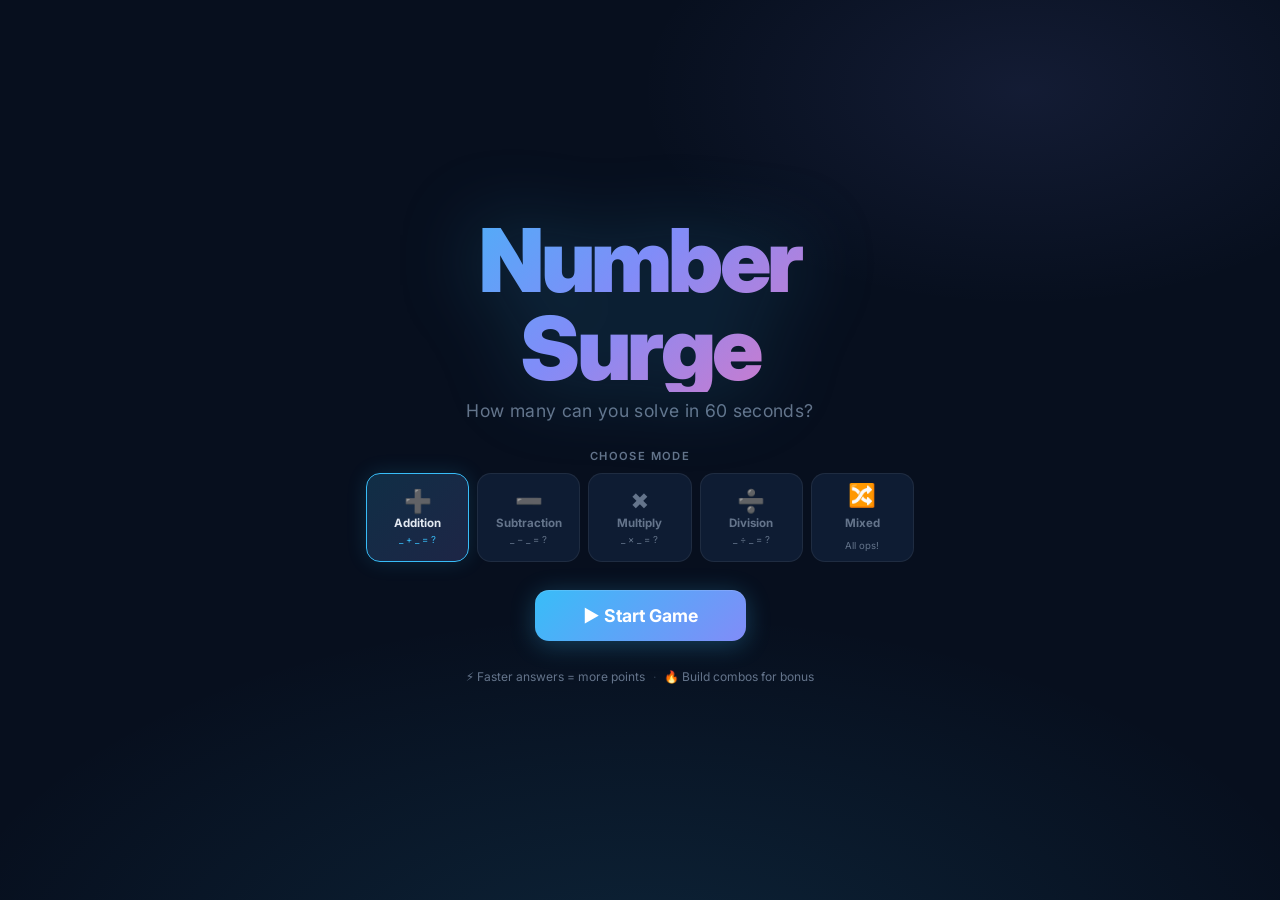
==== commit a7c27dd6: "docs: rename game to Number Surge and add README" ====
--- a/MathRiver/index.html
+++ b/MathRiver/index.html
@@ -3,9 +3,9 @@
 <head>
   <meta charset="UTF-8">
   <meta name="viewport" content="width=device-width, initial-scale=1.0, maximum-scale=1.0, user-scalable=no">
-  <meta name="description" content="Math River — A fast-paced browser math game. Click floating numbers to solve equations before time runs out!">
+  <meta name="description" content="Number Surge — A fast-paced browser math game. Click floating numbers to solve equations before time runs out!">
   <meta name="theme-color" content="#0a1628">
-  <title>Math River — Solve Equations, Beat the Clock</title>
+  <title>Number Surge — Solve Equations, Beat the Clock</title>
   <link rel="stylesheet" href="style.css">
 </head>
 <body>
@@ -14,7 +14,7 @@
   <div id="start-screen" class="screen active">
     <div class="start-inner">
       <div class="title-block">
-        <h1 class="game-title">Math River</h1>
+        <h1 class="game-title">Number Surge</h1>
         <p class="tagline">How many can you solve in 60 seconds?</p>
       </div>
 
@@ -99,7 +99,7 @@
     <div id="speed-bonus-toast" class="speed-toast" aria-live="polite"></div>
 
     <!-- River -->
-    <div id="river" role="application" aria-label="Math River game area">
+    <div id="river" role="application" aria-label="Number Surge game area">
       <!-- Floating number buttons injected by script.js -->
     </div>
 
--- a/MathRiver/style.css
+++ b/MathRiver/style.css
@@ -1,5 +1,5 @@
 /* ========================================================
-   Math River — Complete Stylesheet (v2)
+   Number Surge — Complete Stylesheet
    ======================================================== */
 
 @import url('https://fonts.googleapis.com/css2?family=Inter:wght@400;500;600;700;800;900&display=swap');
